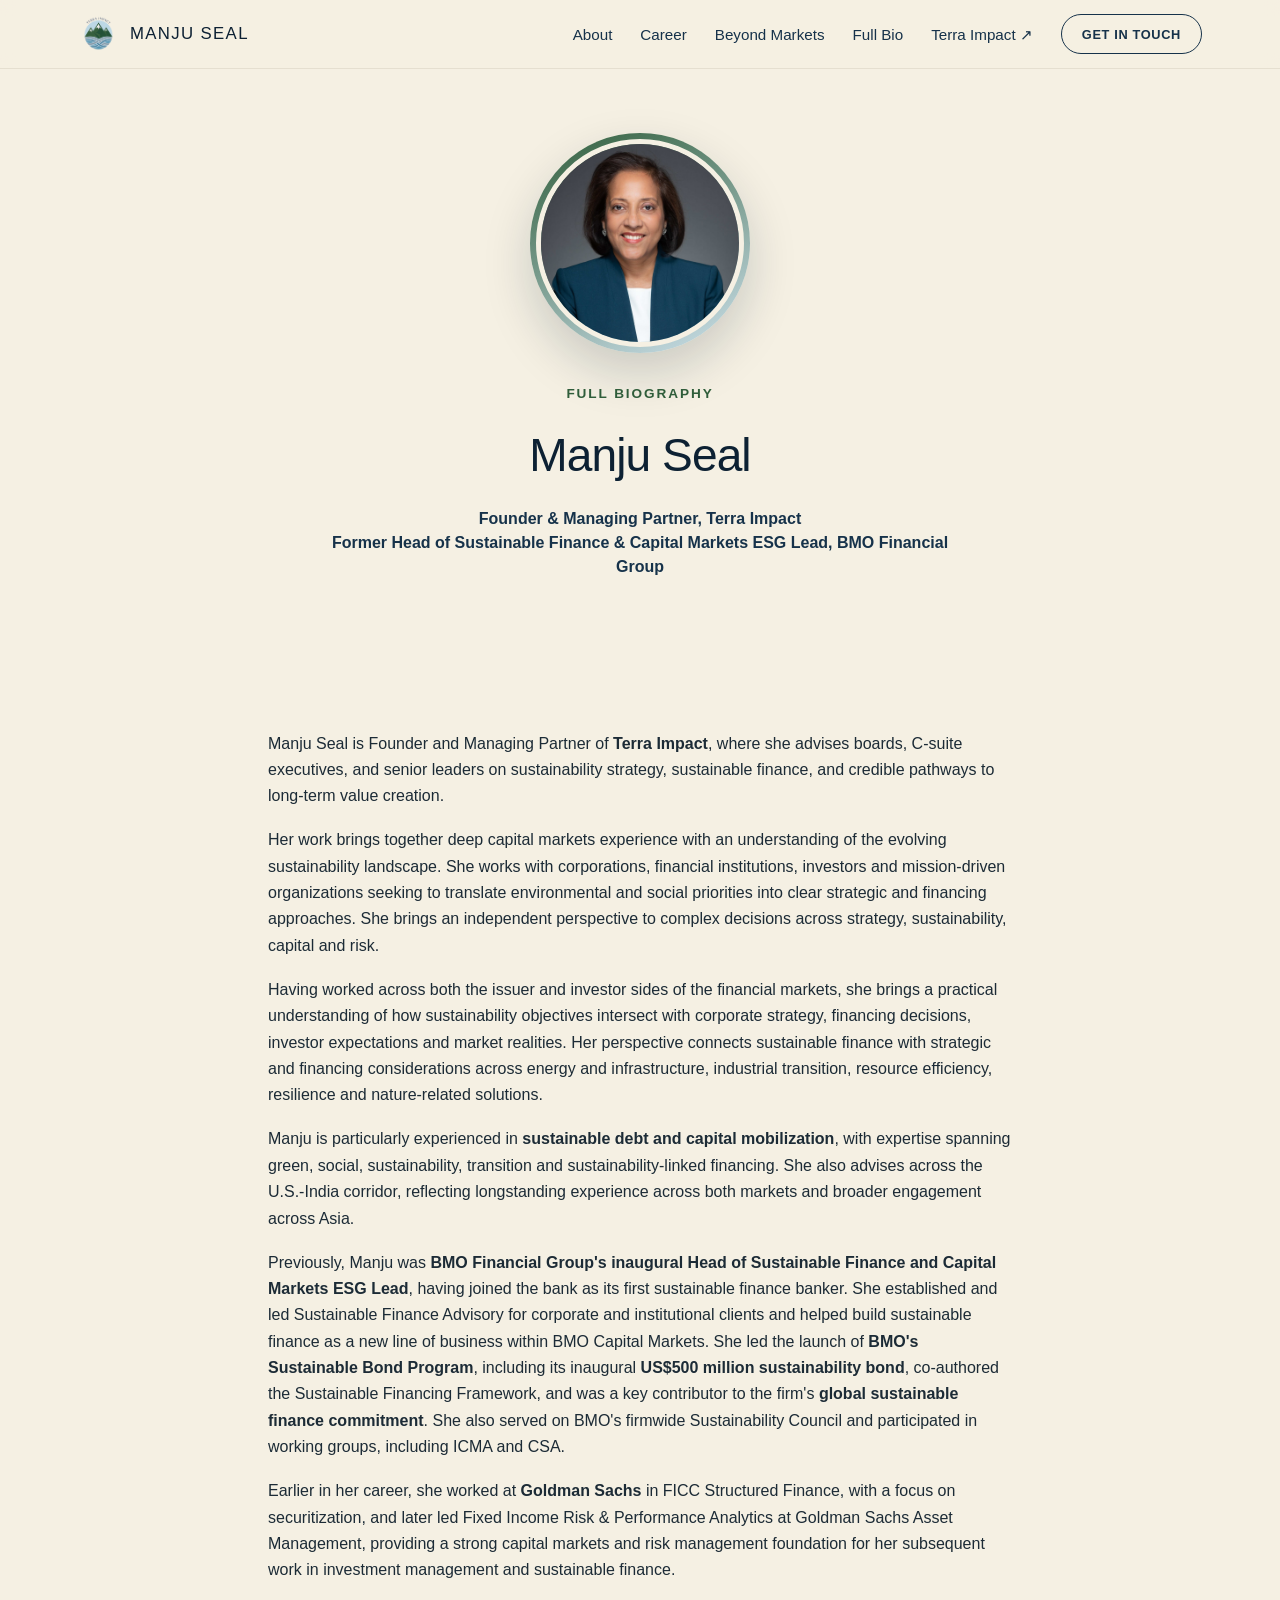
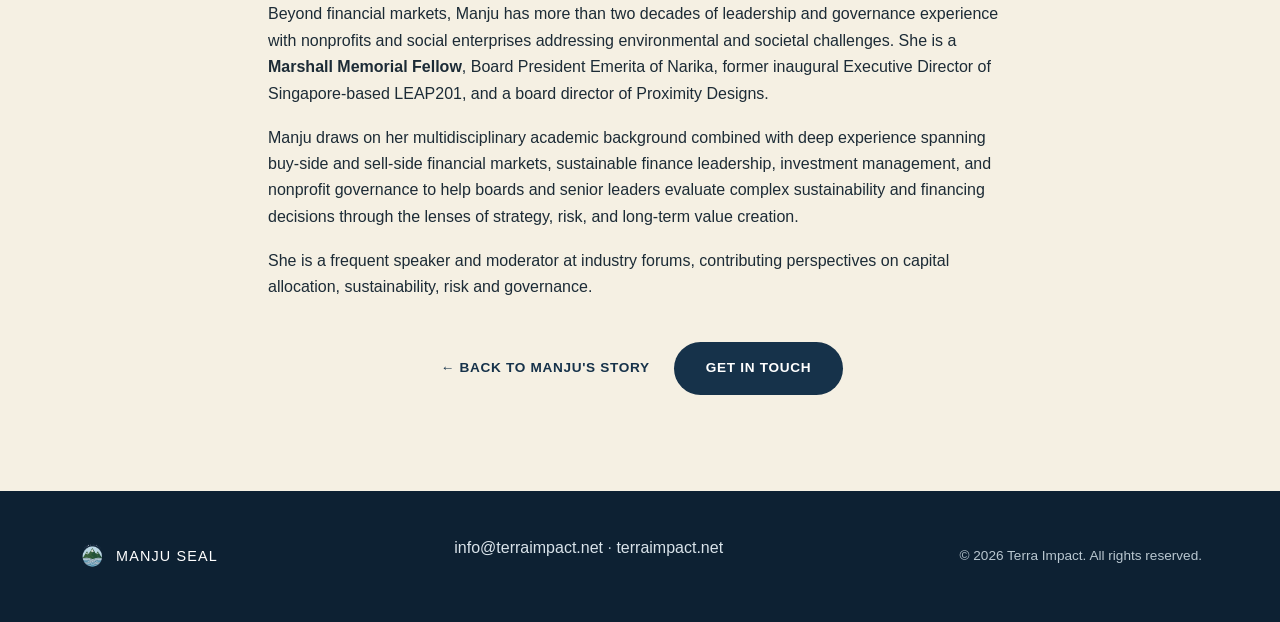
==== full-bio.html @ 95f84091 "Add files via upload" ====
<!DOCTYPE html>
<html lang="en">
<head>
<meta charset="UTF-8">
<meta name="viewport" content="width=device-width, initial-scale=1.0">
<title>Full Bio | Manju Seal</title>
<meta name="description" content="Full biography of Manju Seal, Founder & Managing Partner of Terra Impact and former inaugural Head of Sustainable Finance and Capital Markets ESG Lead at BMO Financial Group.">

<link rel="icon" type="image/png" sizes="32x32" href="assets/favicon-32.png">
<link rel="apple-touch-icon" sizes="180x180" href="assets/favicon-180.png">

<link rel="stylesheet" href="style.css">
</head>
<body>

<a class="skip-link" href="#main">Skip to content</a>

<header class="site-header" id="top">
  <div class="wrap header-inner">
    <a class="brand" href="index.html">
      <img src="assets/logo.png" alt="Terra Impact" class="brand-mark">
      <span class="brand-name">MANJU SEAL</span>
    </a>
    <button class="nav-toggle" id="navToggle" aria-label="Toggle navigation" aria-expanded="false">
      <span></span><span></span><span></span>
    </button>
    <nav class="site-nav" id="siteNav">
      <a href="index.html#about">About</a>
      <a href="index.html#career">Career</a>
      <a href="index.html#beyond">Beyond Markets</a>
      <a href="full-bio.html">Full Bio</a>
      <a href="https://terraimpact.net" target="_blank" rel="noopener">Terra Impact &#8599;</a>
      <a href="index.html#contact" class="nav-cta">Get in Touch</a>
    </nav>
  </div>
</header>

<main id="main">

  <!-- BIO HERO -->
  <section class="hero bio-hero">
    <div class="wrap">
      <div class="bio-hero-inner">
        <div class="bio-portrait-ring">
          <div class="headshot-frame">
            <img src="assets/headshot.jpg" alt="Manju Seal" class="headshot-img" onerror="this.parentElement.parentElement.classList.add('headshot-empty'); this.remove();">
          </div>
        </div>
        <p class="eyebrow">Full Biography</p>
        <h1>Manju Seal</h1>
        <p class="hero-role">Founder &amp; Managing Partner, Terra Impact<br>Former Head of Sustainable Finance &amp; Capital Markets ESG Lead, BMO Financial Group</p>
      </div>
    </div>
  </section>

  <!-- FULL BIO TEXT -->
  <section class="section">
    <div class="wrap narrow">
      <p>Manju Seal is Founder and Managing Partner of <strong>Terra Impact</strong>, where she advises boards, C-suite executives, and senior leaders on sustainability strategy, sustainable finance, and credible pathways to long-term value creation.</p>

      <p>Her work brings together deep capital markets experience with an understanding of the evolving sustainability landscape. She works with corporations, financial institutions, investors and mission-driven organizations seeking to translate environmental and social priorities into clear strategic and financing approaches. She brings an independent perspective to complex decisions across strategy, sustainability, capital and risk.</p>

      <p>Having worked across both the issuer and investor sides of the financial markets, she brings a practical understanding of how sustainability objectives intersect with corporate strategy, financing decisions, investor expectations and market realities. Her perspective connects sustainable finance with strategic and financing considerations across energy and infrastructure, industrial transition, resource efficiency, resilience and nature-related solutions.</p>

      <p>Manju is particularly experienced in <strong>sustainable debt and capital mobilization</strong>, with expertise spanning green, social, sustainability, transition and sustainability-linked financing. She also advises across the U.S.-India corridor, reflecting longstanding experience across both markets and broader engagement across Asia.</p>

      <p>Previously, Manju was <strong>BMO Financial Group's inaugural Head of Sustainable Finance and Capital Markets ESG Lead</strong>, having joined the bank as its first sustainable finance banker. She established and led Sustainable Finance Advisory for corporate and institutional clients and helped build sustainable finance as a new line of business within BMO Capital Markets. She led the launch of <strong>BMO's Sustainable Bond Program</strong>, including its inaugural <strong>US$500 million sustainability bond</strong>, co-authored the Sustainable Financing Framework, and was a key contributor to the firm's <strong>global sustainable finance commitment</strong>. She also served on BMO's firmwide Sustainability Council and participated in working groups, including ICMA and CSA.</p>

      <p>Earlier in her career, she worked at <strong>Goldman Sachs</strong> in FICC Structured Finance, with a focus on securitization, and later led Fixed Income Risk &amp; Performance Analytics at Goldman Sachs Asset Management, providing a strong capital markets and risk management foundation for her subsequent work in investment management and sustainable finance.</p>

      <p>Beyond financial markets, Manju has more than two decades of leadership and governance experience with nonprofits and social enterprises addressing environmental and societal challenges. She is a <strong>Marshall Memorial Fellow</strong>, Board President Emerita of Narika, former inaugural Executive Director of Singapore-based LEAP201, and a board director of Proximity Designs.</p>

      <p>Manju draws on her multidisciplinary academic background combined with deep experience spanning buy-side and sell-side financial markets, sustainable finance leadership, investment management, and nonprofit governance to help boards and senior leaders evaluate complex sustainability and financing decisions through the lenses of strategy, risk, and long-term value creation.</p>

      <p>She is a frequent speaker and moderator at industry forums, contributing perspectives on capital allocation, sustainability, risk and governance.</p>

      <div class="center bio-back">
        <a href="index.html" class="btn btn-ghost">&larr; Back to Manju's Story</a>
        <a href="index.html#contact" class="btn btn-primary">Get in Touch</a>
      </div>
    </div>
  </section>

</main>

<footer class="site-footer">
  <div class="wrap footer-inner">
    <div class="footer-brand">
      <img src="assets/logo.png" alt="Terra Impact" class="footer-mark">
      <span>MANJU SEAL</span>
    </div>
    <p class="footer-contact"><a href="mailto:info@terraimpact.net">info@terraimpact.net</a> &middot; <a href="https://terraimpact.net" target="_blank" rel="noopener">terraimpact.net</a></p>
    <p class="footer-copy">&copy; <span id="year"></span> Terra Impact. All rights reserved.</p>
  </div>
</footer>

<script src="script.js"></script>
</body>
</html>
---- style.css ----
/* ---------- Design tokens ---------- */
:root{
  --navy: #16324a;
  --navy-deep: #0d2133;
  --forest: #2f5d3a;
  --forest-dark: #204028;
  --sky: #cfe3ee;
  --sky-light: #f3f8fa;
  --cream: #f5f0e3;
  --ink: #1c2b36;
  --muted: #566878;
  --white: #f5f0e3;
  --line: #e5dfd0;
  --radius: 10px;
  --font: "Optima", "Optima Nova", "Optima Std", Candara, "Segoe UI", "Century Gothic", "URW Gothic", sans-serif;
  --serif: var(--font);
  --sans: var(--font);
  --max: 1180px;
  --max-narrow: 800px;
}

*,*::before,*::after{ box-sizing: border-box; }
html{ scroll-behavior: smooth; }
body{
  margin:0;
  font-family: var(--font);
  font-weight: 500;
  color: var(--ink);
  background: var(--white);
  line-height: 1.65;
  -webkit-font-smoothing: antialiased;
}
img{ max-width:100%; display:block; }
a{ color: inherit; }

.wrap{
  max-width: var(--max);
  margin: 0 auto;
  padding: 0 28px;
}
.wrap.narrow{ max-width: var(--max-narrow); }

.skip-link{
  position:absolute; left:-999px; top:auto;
  background:var(--navy); color:#fff; padding:12px 18px; z-index:200;
}
.skip-link:focus{ left: 16px; top: 16px; }

h1,h2,h3,h4{
  font-family: var(--serif);
  font-weight: 500;
  color: var(--navy-deep);
  margin: 0 0 0.5em;
}
h1{ letter-spacing: -0.02em; }

p{ margin: 0 0 1.1em; }
p:last-child{ margin-bottom:0; }

.kicker{
  font-family: var(--serif);
  font-size: 0.95rem;
  letter-spacing: 0.12em;
  text-transform: uppercase;
  color: var(--forest);
  margin: 0 0 1.1em;
}
.kicker.center{ text-align:center; }
.kicker.light{ color: var(--sky); text-shadow: 0 1px 10px rgba(9,20,30,0.55); }

.section-lede{
  font-family: var(--serif);
  font-size: clamp(1.4rem, 2.2vw, 1.9rem);
  color: var(--navy-deep);
  line-height: 1.35;
  margin-bottom: 0.7em;
}
.section-lede.center{ text-align:center; }
.section-lede.light{ color:#fff; text-shadow: 0 2px 16px rgba(9,20,30,0.55); }

.callout{
  font-family: var(--serif);
  font-size: 1.25rem;
  color: var(--navy);
  border-left: 3px solid var(--forest);
  padding-left: 1.1em;
  margin-top: 1.6em;
}

.center{ text-align:center; }
.light{ color: #eef3f6; text-shadow: 0 1px 10px rgba(9,20,30,0.5); }

/* ---------- Buttons ---------- */
.btn{
  display:inline-block;
  font-family: var(--sans);
  font-weight: 600;
  font-size: 0.85rem;
  letter-spacing: 0.05em;
  text-transform: uppercase;
  padding: 15px 32px;
  border-radius: 999px;
  text-decoration:none;
  transition: transform .15s ease, background .15s ease, color .15s ease, box-shadow .15s ease;
}
.btn-primary{
  background: var(--navy);
  color: #fff;
}
.btn-primary:hover{ background: var(--forest-dark); transform: translateY(-1px); }
.btn-ghost{
  background:none;
  border:none;
  color: var(--navy);
  padding: 15px 4px;
}
.btn-ghost:hover{ color: var(--forest); text-decoration: underline; }

/* ---------- Header ---------- */
.site-header{
  position: sticky; top:0; z-index: 100;
  background: rgba(245,240,227,0.94);
  backdrop-filter: saturate(180%) blur(8px);
  border-bottom: 1px solid var(--line);
}
.header-inner{
  display:flex; align-items:center; justify-content:space-between;
  padding-top: 14px; padding-bottom: 14px;
}
.brand{
  display:flex; align-items:center; gap:12px;
  text-decoration:none;
}
.brand-mark{ width: 40px; height:40px; }
.brand-name{
  font-family: var(--serif);
  font-size: 1.05rem;
  letter-spacing: 0.08em;
  color: var(--navy-deep);
}
.site-nav{
  display:flex; align-items:center; gap: 28px;
  font-size: 0.95rem;
}
.site-nav a{
  text-decoration:none;
  color: var(--navy);
}
.site-nav a:not(.nav-cta):hover{ color: var(--forest); }
.nav-cta{
  background: transparent;
  border: 1.5px solid var(--navy);
  color: var(--navy) !important;
  padding: 8.5px 20px;
  border-radius: 999px;
  font-weight: 600;
  font-size: 0.8rem;
  letter-spacing: 0.05em;
  text-transform: uppercase;
}
.nav-cta:hover{ background: var(--navy); color:#fff !important; }

.nav-toggle{
  display:none;
  flex-direction:column;
  justify-content:center;
  gap:5px;
  width:32px; height:32px;
  background:none; border:none; cursor:pointer;
  padding:0;
}
.nav-toggle span{
  display:block; height:2px; width:100%;
  background: var(--navy-deep);
}

/* ---------- Hero ---------- */
.hero{
  background: var(--cream);
  padding: 76px 0 90px;
}
.hero-grid{
  display:grid;
  grid-template-columns: 1.15fr 0.85fr;
  align-items:center;
  gap: 48px;
}
.hero .eyebrow{
  font-family: var(--font);
  font-size: 0.85rem;
  font-weight: 600;
  letter-spacing: 0.14em;
  text-transform: uppercase;
  color: var(--forest);
  margin-bottom: 20px;
}
.hero h1{
  color: var(--navy-deep);
  font-size: clamp(2rem, 3.6vw, 2.9rem);
  line-height: 1.28;
  font-weight: 500;
  margin-bottom: 22px;
}
.hero .lede{
  color: var(--muted);
  font-size: 1.06rem;
  max-width: 620px;
}
.hero-actions{
  display:flex; flex-wrap:wrap; align-items:center; gap: 8px 20px;
  margin-top: 24px;
}
.hero-mark{
  display:flex;
  justify-content:center;
}
.hero-logo-graphic{
  width: 100%;
  max-width: 380px;
}

/* ---------- Generic sections ---------- */
.section{
  padding: 96px 0;
}
.market{ background: var(--sky-light); }

/* ---------- Services ---------- */
.service-grid{
  display:grid;
  grid-template-columns: repeat(2, 1fr);
  gap: 28px;
  margin-top: 20px;
}
.service-card{
  background: var(--white);
  border: 1px solid var(--line);
  border-radius: var(--radius);
  padding: 36px;
  position:relative;
}
.service-index{
  font-family: var(--serif);
  color: var(--sky);
  font-size: 2.6rem;
  line-height:1;
  position:absolute;
  top: 24px; right: 30px;
}
.service-card h3{
  font-size: 1.35rem;
  max-width: 85%;
}
.service-tag{
  font-family: var(--serif);
  color: var(--forest);
  font-size: 1.05rem;
  margin-bottom: 0.9em;
}
.service-work-label{
  font-weight: 600;
  font-size: 0.9rem;
  color: var(--navy);
  margin-bottom: 0.5em;
}
.service-card ul{
  margin: 0 0 1.1em;
  padding-left: 1.1em;
}
.service-card li{
  margin-bottom: 0.4em;
  color: var(--ink);
}
.service-foot{
  color: var(--muted);
  font-size: 0.96rem;
  border-top: 1px solid var(--line);
  padding-top: 1em;
  margin-top: 1.2em;
}

/* ---------- Why / dark band (shared dark-section treatment) ---------- */
.why, .dark-band{ background: var(--navy-deep); color: #eef3f6; }
.why .kicker, .dark-band .kicker{ color: var(--sky); }
.why p, .dark-band p{ color: #d9e3ea; }
.dark-band strong{ color: #fff; }

/* ---------- Hero role / headshot / stats (manjuseal.com) ---------- */
.hero-role{
  font-family: var(--font);
  font-size: 1rem;
  font-weight: 600;
  color: var(--navy);
  line-height: 1.5;
  margin-bottom: 18px;
}
.headshot-frame{
  position:relative;
  width: 100%;
  max-width: 340px;
  aspect-ratio: 1 / 1;
  margin: 0 auto;
  border-radius: 50%;
  overflow:hidden;
  background: linear-gradient(160deg, var(--sky) 0%, var(--sky-light) 100%);
  border: 6px solid var(--white);
  box-shadow: 0 18px 40px rgba(13,33,51,0.14);
}
.headshot-img{
  width:100%; height:100%;
  object-fit: cover;
}
.headshot-empty::after{
  content: "MS";
  position:absolute; inset:0;
  display:flex; align-items:center; justify-content:center;
  font-family: var(--font);
  font-weight:600;
  font-size: 4.5rem;
  letter-spacing: 0.04em;
  color: var(--navy);
  opacity: 0.35;
}

.tagline-section{ padding: 40px 0 56px; }
.tagline{
  font-family: var(--serif);
  font-style: italic;
  font-weight: 500;
  font-size: clamp(1.3rem, 2.3vw, 1.7rem);
  color: var(--navy-deep);
  text-align: center;
  max-width: 640px;
  margin: 0 auto;
  line-height: 1.4;
}

.glance{ padding: 64px 0; }
.stat-grid{
  display:grid;
  grid-template-columns: repeat(3, 1fr);
  gap: 24px;
  max-width: 760px;
  margin: 0 auto;
}
.stat{
  text-align:center;
  padding: 8px 12px;
  border-left: 2px solid var(--line);
}
.stat:first-child{ border-left: none; }
.stat-num{
  display:block;
  font-family: var(--font);
  font-weight:600;
  font-size: 1.9rem;
  color: var(--forest);
  margin-bottom: 8px;
}
.stat-label{
  display:block;
  font-size: 0.86rem;
  color: var(--muted);
  line-height:1.5;
}
.why-grid{
  display:grid;
  grid-template-columns: repeat(5, 1fr);
  gap: 20px;
  margin-top: 44px;
}
.why-item{
  background: rgba(255,255,255,0.05);
  border: 1px solid rgba(255,255,255,0.12);
  border-radius: var(--radius);
  padding: 26px 22px;
}
.why-item h4{
  color: #fff;
  font-size: 1.05rem;
  margin-bottom: 0.5em;
}
.why-item p{
  color: #c3d1da;
  font-size: 0.95rem;
  margin: 0;
}

/* ---------- Media banner (background photo + readable text) ---------- */
.hero-media{
  position:absolute; inset:0;
  background-size: cover;
  background-position: center;
}
.hero-scrim{
  position:absolute; inset:0;
  background: linear-gradient(100deg, rgba(9,20,30,0.82) 0%, rgba(9,20,30,0.6) 32%, rgba(9,20,30,0.18) 62%, rgba(9,20,30,0.05) 100%);
}

/* ---------- Global ---------- */
.global{
  position:relative;
  min-height: 70vh;
  display:flex;
  align-items:center;
  overflow:hidden;
  color:#fff;
}
.global-content{ position:relative; max-width: 760px; padding-top: 90px; padding-bottom: 90px; }
.global-content p{ margin-bottom: 1em; text-shadow: 0 1px 10px rgba(9,20,30,0.5); }

/* ---------- Full bio page ---------- */
.bio-hero{ text-align:center; padding: 64px 0 56px; }
.bio-hero-inner{ max-width: 640px; margin: 0 auto; }
.bio-hero .eyebrow{ justify-content:center; }
.bio-hero .hero-role{ margin-bottom: 0; }
.bio-portrait-ring{
  width: 220px;
  height: 220px;
  margin: 0 auto 30px;
  border-radius: 50%;
  padding: 6px;
  background: linear-gradient(155deg, var(--forest) 0%, var(--sky) 100%);
  box-shadow: 0 20px 48px rgba(13,33,51,0.18);
}
.bio-portrait-ring .headshot-frame{
  width: 100%;
  max-width: none;
  aspect-ratio: 1 / 1;
  border-width: 5px;
  box-shadow: none;
  margin: 0;
}
.bio-back{ margin-top: 2.6em; display:flex; flex-wrap:wrap; justify-content:center; gap: 8px 20px; }

/* ---------- Founder ---------- */
.founder-card{
  background: var(--sky-light);
  border: 1px solid var(--line);
  border-radius: var(--radius);
  padding: 44px;
}
.founder-title{
  font-family: var(--serif);
  color: var(--forest);
  font-size: 1.05rem;
  margin-bottom: 1em;
}
.bio-toggle{ margin-top: 1.6em; }
.bio-toggle summary{
  cursor:pointer;
  font-family: var(--serif);
  color: var(--navy-deep);
  font-weight: 500;
  font-size: 1.05rem;
  list-style:none;
}
.bio-toggle summary::-webkit-details-marker{ display:none; }
.bio-toggle summary::before{ content: ""; }
.full-bio{
  margin-top: 24px;
  padding-top: 24px;
  border-top: 1px solid var(--line);
}
.full-bio p{ color: var(--ink); }

/* ---------- Closing ---------- */
.closing{ background: var(--sky-light); }
.closing .btn{ margin-top: 14px; }

/* ---------- Footer ---------- */
.site-footer{
  background: var(--navy-deep);
  color: #b9c7d0;
  padding: 44px 0;
}
.footer-inner{
  display:flex; flex-wrap:wrap; align-items:center; justify-content:space-between; gap: 16px;
}
.footer-brand{ display:flex; align-items:center; gap:10px; }
.footer-mark{ width:28px; height:28px; }
.footer-brand span{
  font-family: var(--serif);
  letter-spacing: 0.08em;
  color:#fff;
  font-size: 0.9rem;
}
.footer-contact a{ text-decoration:none; color:#d9e3ea; }
.footer-contact a:hover{ color:#fff; }
.footer-copy{ font-size: 0.85rem; margin:0; }

/* ---------- Responsive ---------- */
@media (max-width: 900px){
  .service-grid{ grid-template-columns: 1fr; }
  .why-grid{ grid-template-columns: repeat(2, 1fr); }
  .hero-grid{ grid-template-columns: 1fr; gap: 8px; }
  .hero-mark{ order: -1; }
  .hero-logo-graphic{ max-width: 220px; margin: 0 auto 8px; }
  .headshot-frame{ max-width: 220px; margin-bottom: 8px; }
  .stat-grid{ grid-template-columns: 1fr; gap: 28px; }
  .stat{ border-left:none; }
}

@media (max-width: 720px){
  .nav-toggle{ display:flex; }
  .site-nav{
    position:absolute;
    top: 100%; left:0; right:0;
    background: var(--white);
    border-bottom: 1px solid var(--line);
    flex-direction:column;
    align-items:flex-start;
    gap: 0;
    padding: 8px 28px 20px;
    display:none;
  }
  .site-nav.open{ display:flex; }
  .site-nav a{ padding: 12px 0; width:100%; }
  .nav-cta{ margin-top: 8px; text-align:center; }

  .hero{ padding: 44px 0 56px; }
  .section{ padding: 64px 0; }
  .why-grid{ grid-template-columns: 1fr; }
  .founder-card{ padding: 28px; }
}
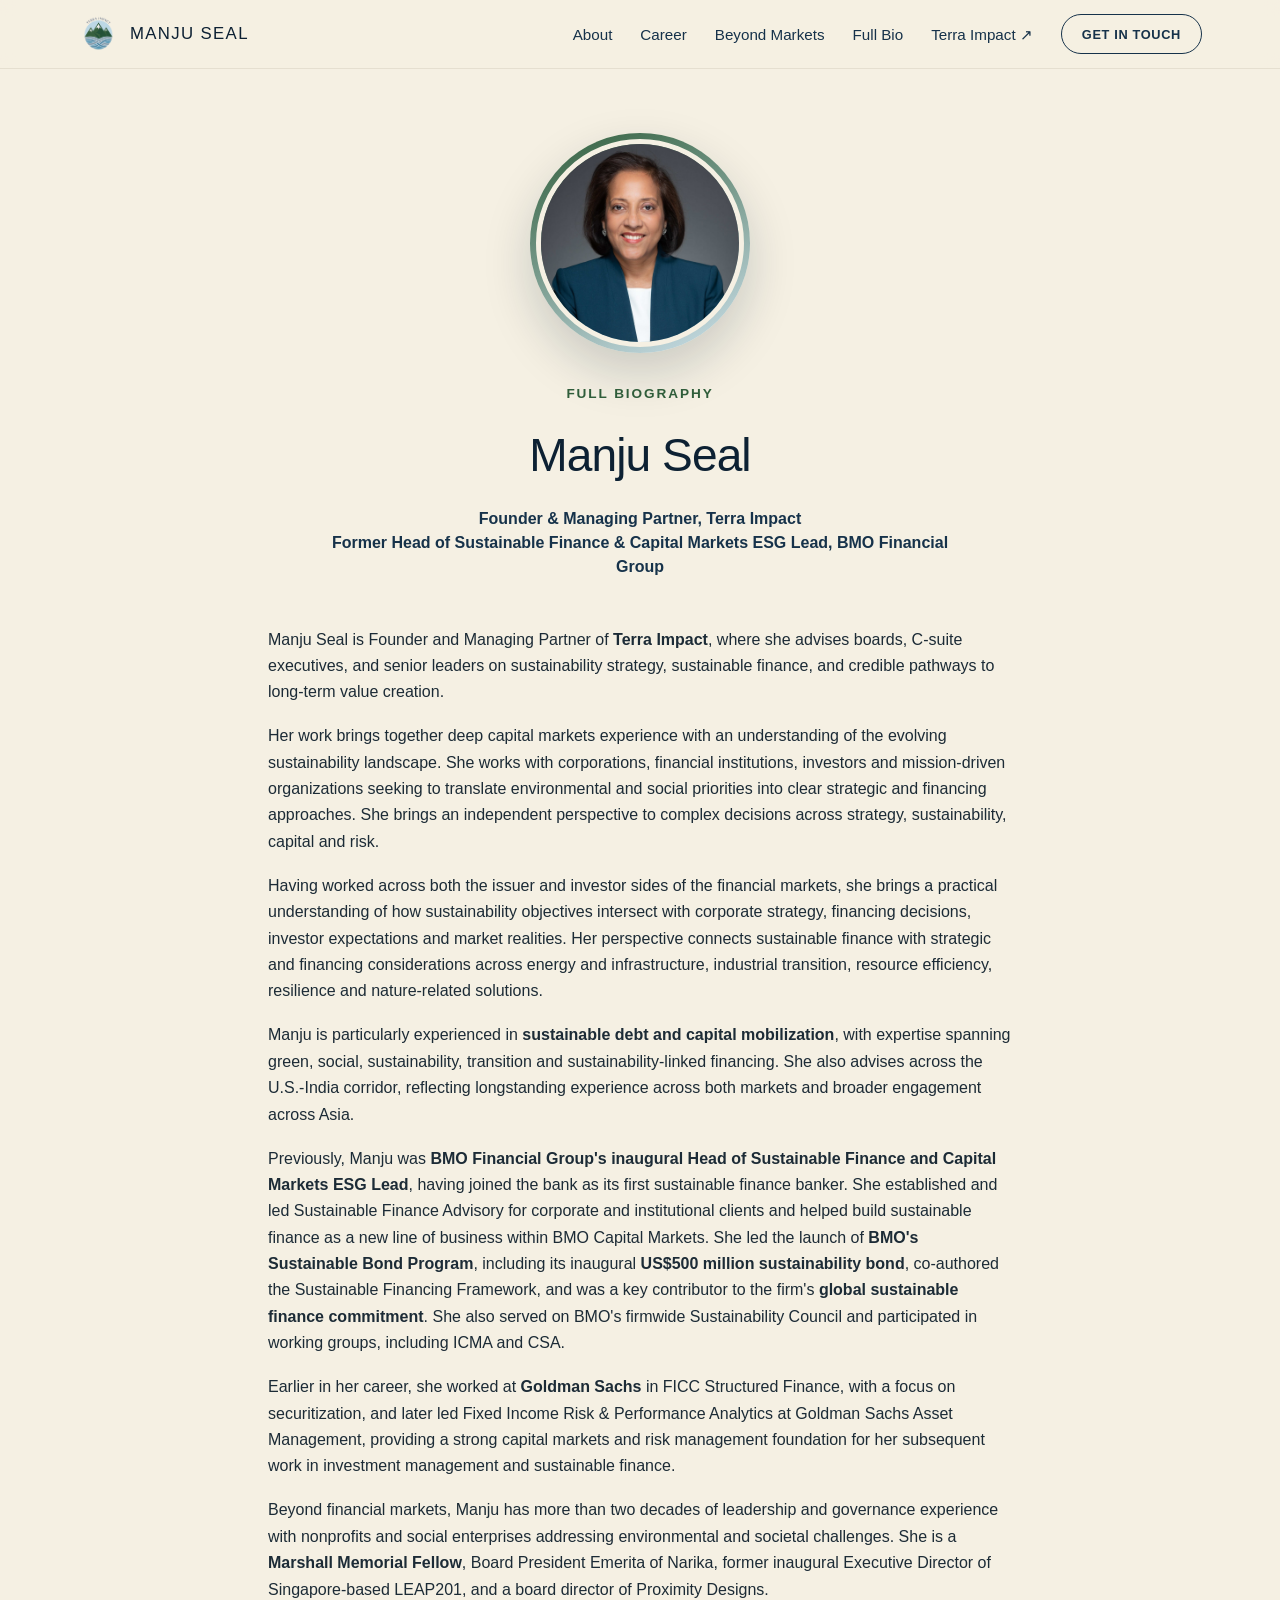
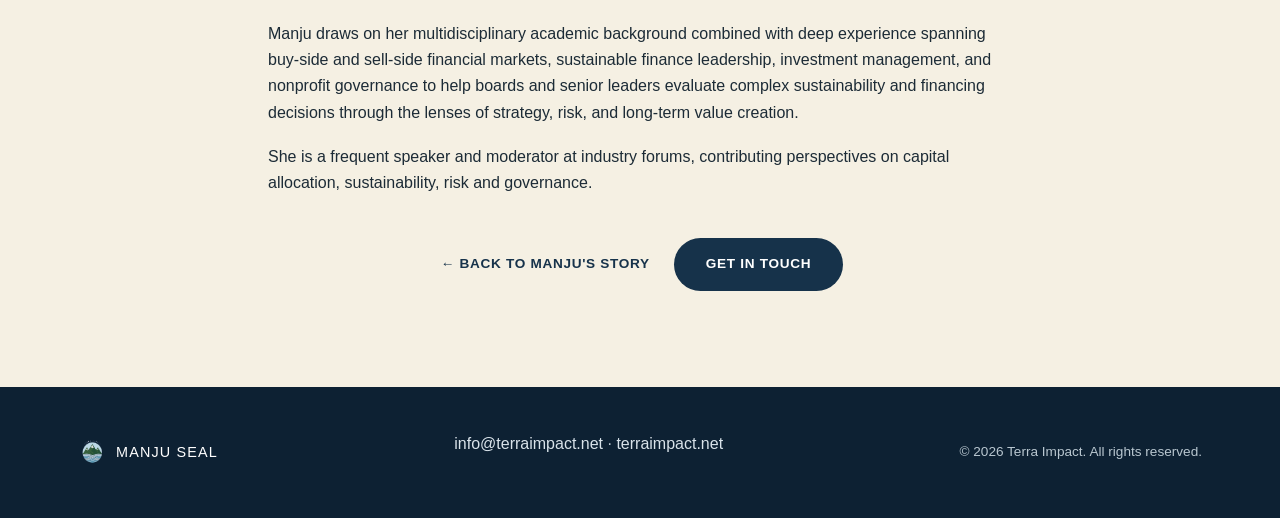
==== commit fc30cceb: "Add files via upload" ====
--- a/full-bio.html
+++ b/full-bio.html
@@ -54,7 +54,7 @@
   </section>
 
   <!-- FULL BIO TEXT -->
-  <section class="section">
+  <section class="section bio-content">
     <div class="wrap narrow">
       <p>Manju Seal is Founder and Managing Partner of <strong>Terra Impact</strong>, where she advises boards, C-suite executives, and senior leaders on sustainability strategy, sustainable finance, and credible pathways to long-term value creation.</p>
 
--- a/style.css
+++ b/style.css
@@ -322,17 +322,28 @@
   opacity: 0.35;
 }
 
-.tagline-section{ padding: 40px 0 56px; }
+.tagline-section{ padding: 24px 0 52px; }
+.tagline-rule{
+  width: 60px;
+  height: 2px;
+  background: var(--forest);
+  margin: 0 auto 24px;
+}
 .tagline{
   font-family: var(--serif);
   font-style: italic;
   font-weight: 500;
-  font-size: clamp(1.3rem, 2.3vw, 1.7rem);
+  font-size: clamp(1.7rem, 3.6vw, 2.6rem);
   color: var(--navy-deep);
   text-align: center;
-  max-width: 640px;
+  max-width: none;
   margin: 0 auto;
   line-height: 1.4;
+  letter-spacing: 0.03em;
+  white-space: nowrap;
+}
+@media (max-width: 900px){
+  .tagline{ white-space: normal; max-width: 640px; }
 }
 
 .glance{ padding: 64px 0; }
@@ -410,7 +421,8 @@
 .global-content p{ margin-bottom: 1em; text-shadow: 0 1px 10px rgba(9,20,30,0.5); }
 
 /* ---------- Full bio page ---------- */
-.bio-hero{ text-align:center; padding: 64px 0 56px; }
+.bio-hero{ text-align:center; padding: 64px 0 24px; }
+.bio-content{ padding-top: 24px; }
 .bio-hero-inner{ max-width: 640px; margin: 0 auto; }
 .bio-hero .eyebrow{ justify-content:center; }
 .bio-hero .hero-role{ margin-bottom: 0; }
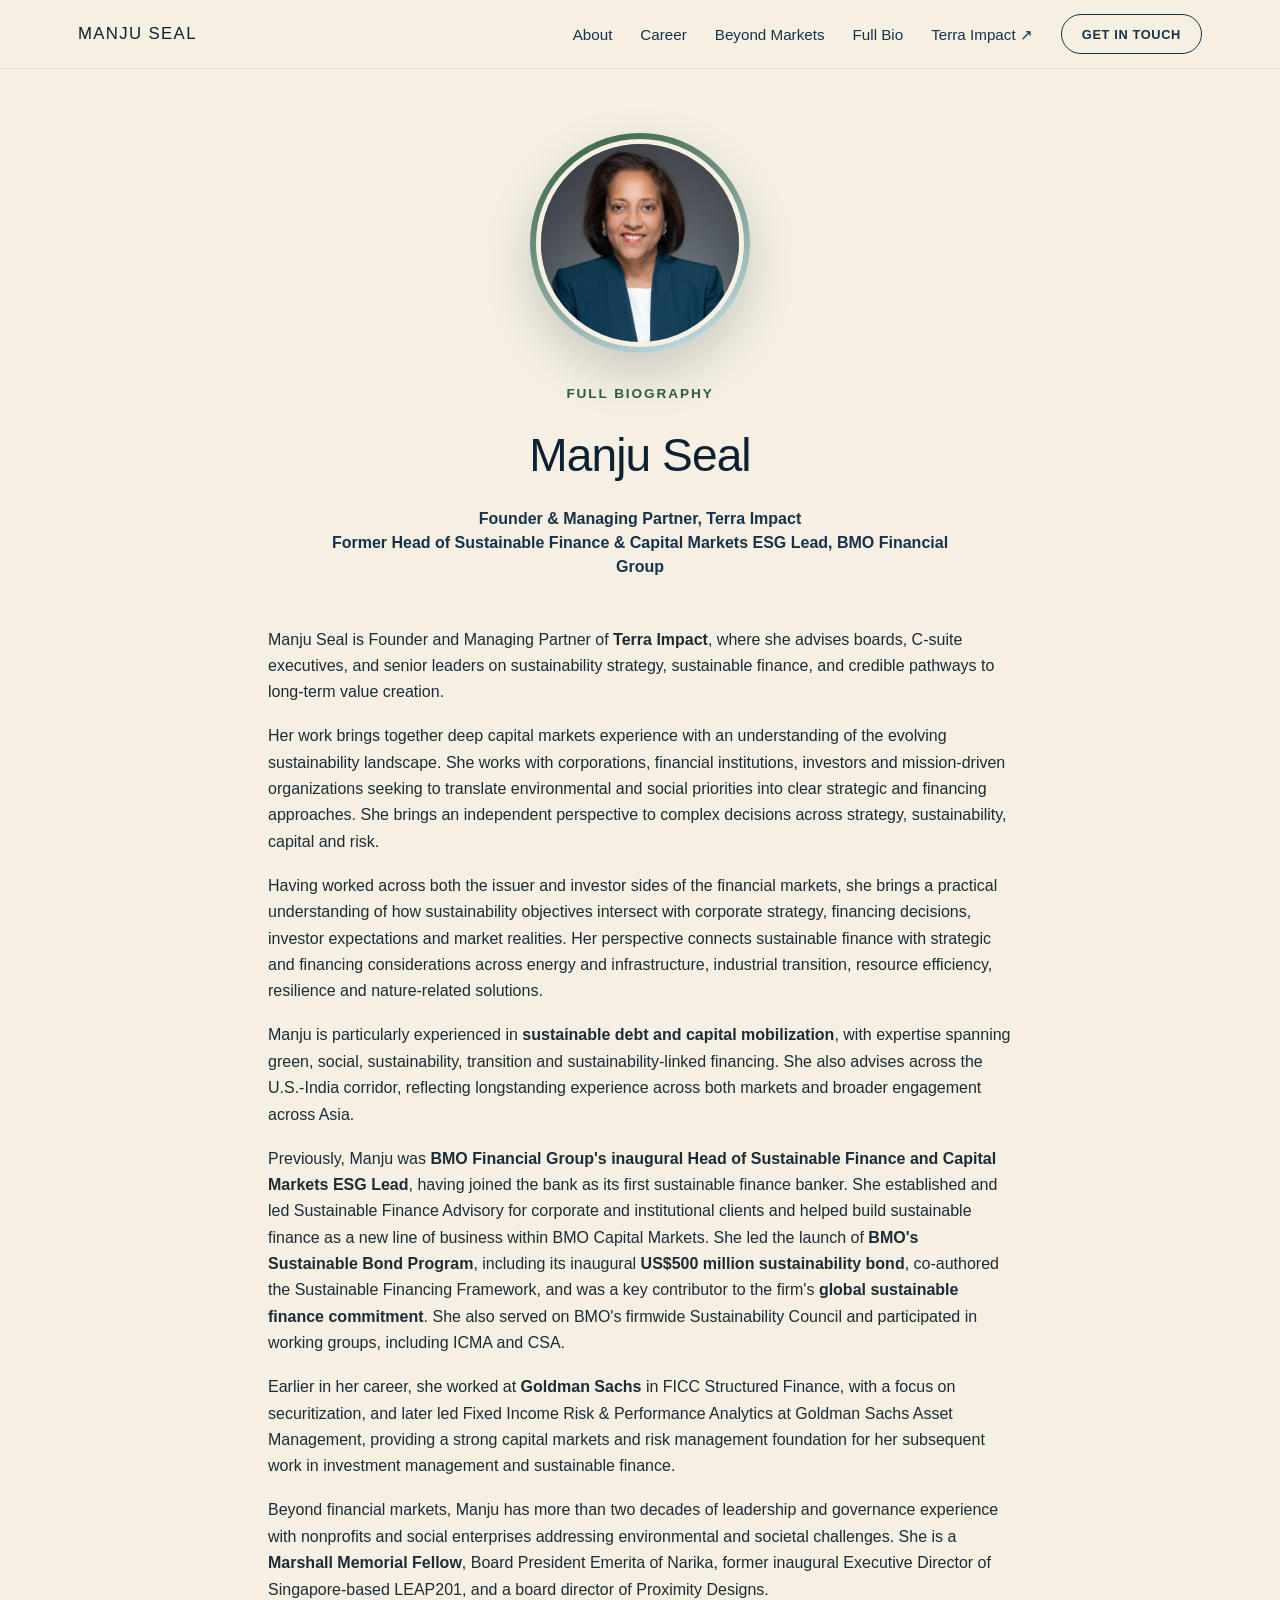
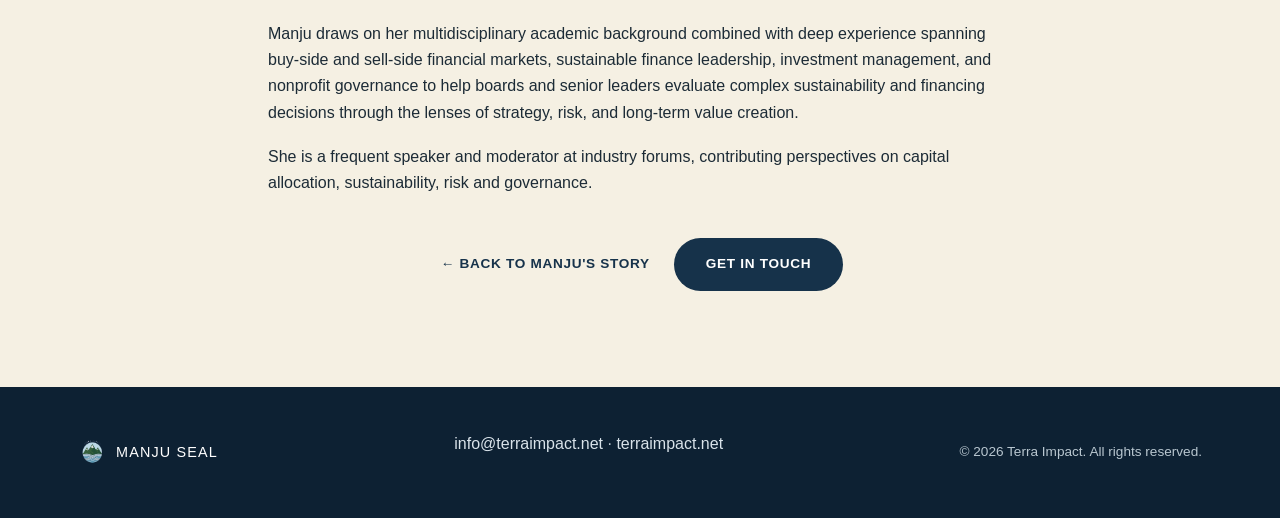
==== commit 2dc1d0f2: "Add files via upload" ====
--- a/full-bio.html
+++ b/full-bio.html
@@ -18,7 +18,6 @@
 <header class="site-header" id="top">
   <div class="wrap header-inner">
     <a class="brand" href="index.html">
-      <img src="assets/logo.png" alt="Terra Impact" class="brand-mark">
       <span class="brand-name">MANJU SEAL</span>
     </a>
     <button class="nav-toggle" id="navToggle" aria-label="Toggle navigation" aria-expanded="false">
--- a/style.css
+++ b/style.css
@@ -322,28 +322,28 @@
   opacity: 0.35;
 }
 
-.tagline-section{ padding: 24px 0 52px; }
+.tagline-section{ padding: 16px 0 36px; }
 .tagline-rule{
-  width: 60px;
+  width: 44px;
   height: 2px;
   background: var(--forest);
-  margin: 0 auto 24px;
+  margin: 0 auto 16px;
 }
 .tagline{
   font-family: var(--serif);
   font-style: italic;
   font-weight: 500;
-  font-size: clamp(1.7rem, 3.6vw, 2.6rem);
-  color: var(--navy-deep);
+  font-size: clamp(1rem, 1.4vw, 1.15rem);
+  color: var(--forest);
   text-align: center;
   max-width: none;
   margin: 0 auto;
   line-height: 1.4;
-  letter-spacing: 0.03em;
+  letter-spacing: 0.01em;
   white-space: nowrap;
 }
 @media (max-width: 900px){
-  .tagline{ white-space: normal; max-width: 640px; }
+  .tagline{ white-space: normal; max-width: 480px; }
 }
 
 .glance{ padding: 64px 0; }
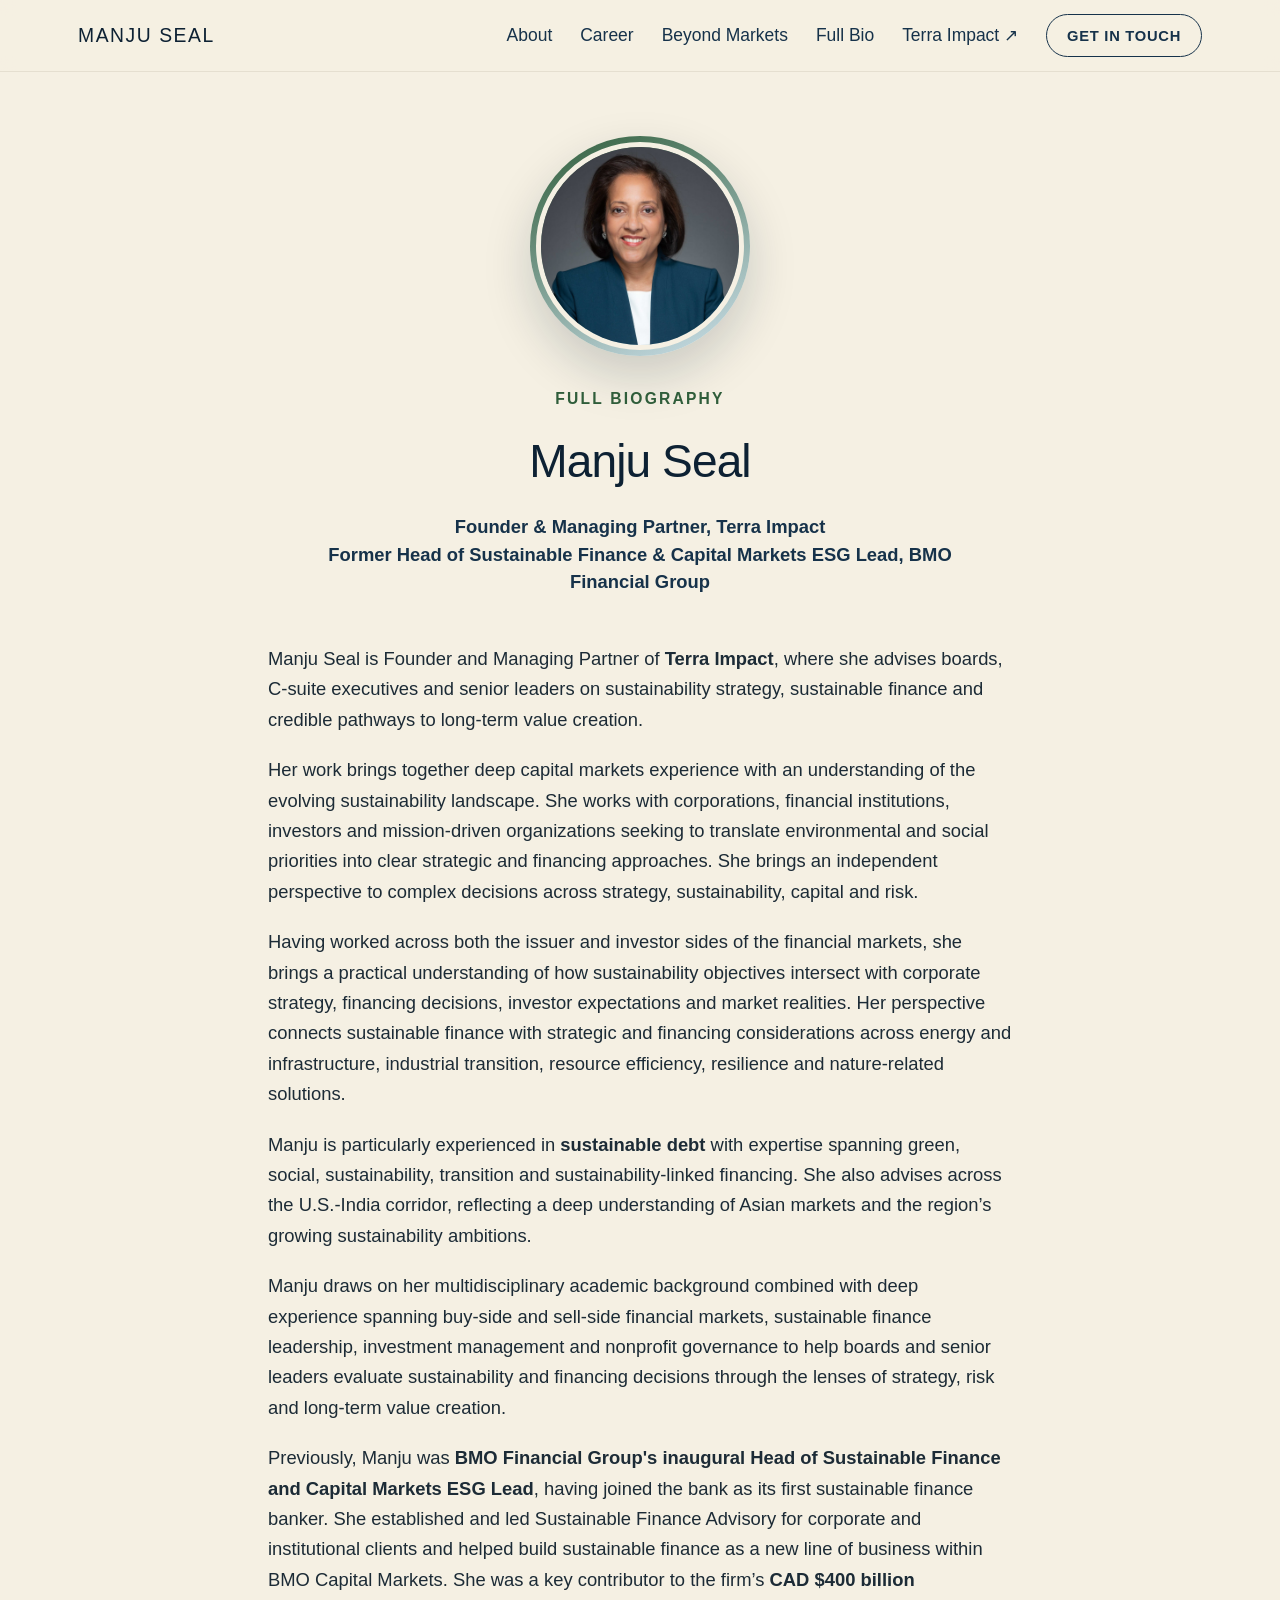
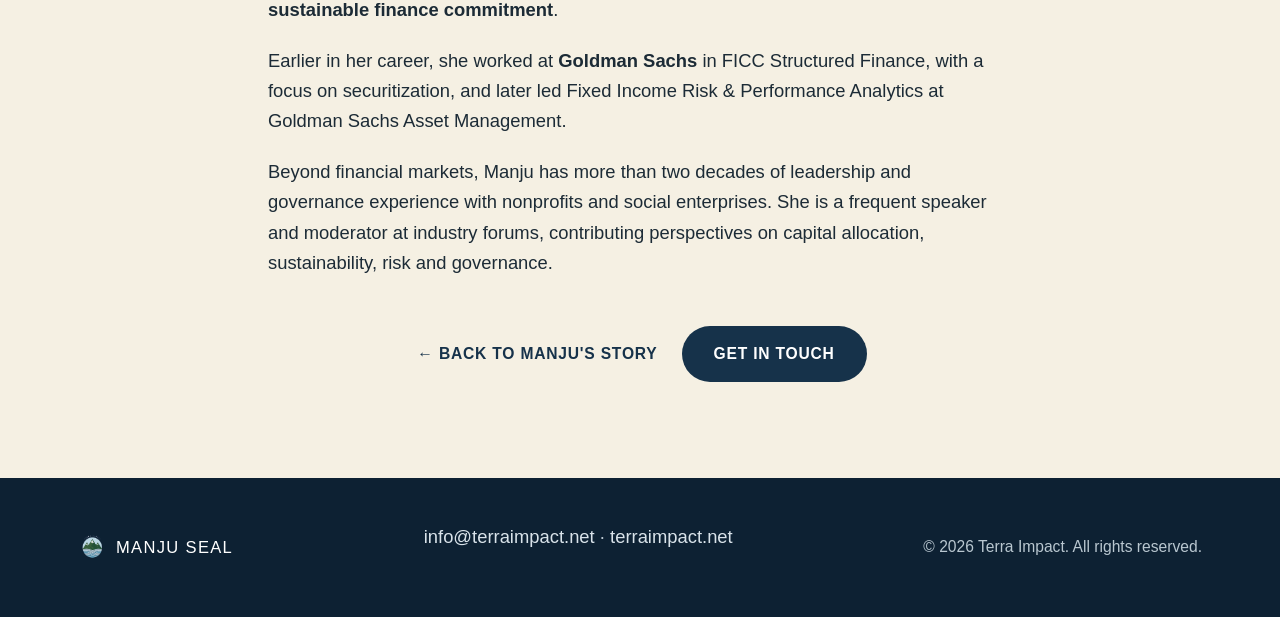
==== commit da058f82: "Add files via upload" ====
--- a/full-bio.html
+++ b/full-bio.html
@@ -6,8 +6,7 @@
 <title>Full Bio | Manju Seal</title>
 <meta name="description" content="Full biography of Manju Seal, Founder & Managing Partner of Terra Impact and former inaugural Head of Sustainable Finance and Capital Markets ESG Lead at BMO Financial Group.">
 
-<link rel="icon" type="image/png" sizes="32x32" href="assets/favicon-32.png">
-<link rel="apple-touch-icon" sizes="180x180" href="assets/favicon-180.png">
+<link rel="icon" href="data:,">
 
 <link rel="stylesheet" href="style.css">
 </head>
@@ -55,23 +54,21 @@
   <!-- FULL BIO TEXT -->
   <section class="section bio-content">
     <div class="wrap narrow">
-      <p>Manju Seal is Founder and Managing Partner of <strong>Terra Impact</strong>, where she advises boards, C-suite executives, and senior leaders on sustainability strategy, sustainable finance, and credible pathways to long-term value creation.</p>
+      <p>Manju Seal is Founder and Managing Partner of <strong>Terra Impact</strong>, where she advises boards, C-suite executives and senior leaders on sustainability strategy, sustainable finance and credible pathways to long-term value creation.</p>
 
       <p>Her work brings together deep capital markets experience with an understanding of the evolving sustainability landscape. She works with corporations, financial institutions, investors and mission-driven organizations seeking to translate environmental and social priorities into clear strategic and financing approaches. She brings an independent perspective to complex decisions across strategy, sustainability, capital and risk.</p>
 
       <p>Having worked across both the issuer and investor sides of the financial markets, she brings a practical understanding of how sustainability objectives intersect with corporate strategy, financing decisions, investor expectations and market realities. Her perspective connects sustainable finance with strategic and financing considerations across energy and infrastructure, industrial transition, resource efficiency, resilience and nature-related solutions.</p>
 
-      <p>Manju is particularly experienced in <strong>sustainable debt and capital mobilization</strong>, with expertise spanning green, social, sustainability, transition and sustainability-linked financing. She also advises across the U.S.-India corridor, reflecting longstanding experience across both markets and broader engagement across Asia.</p>
+      <p>Manju is particularly experienced in <strong>sustainable debt</strong> with expertise spanning green, social, sustainability, transition and sustainability-linked financing. She also advises across the U.S.-India corridor, reflecting a deep understanding of Asian markets and the region&rsquo;s growing sustainability ambitions.</p>
 
-      <p>Previously, Manju was <strong>BMO Financial Group's inaugural Head of Sustainable Finance and Capital Markets ESG Lead</strong>, having joined the bank as its first sustainable finance banker. She established and led Sustainable Finance Advisory for corporate and institutional clients and helped build sustainable finance as a new line of business within BMO Capital Markets. She led the launch of <strong>BMO's Sustainable Bond Program</strong>, including its inaugural <strong>US$500 million sustainability bond</strong>, co-authored the Sustainable Financing Framework, and was a key contributor to the firm's <strong>global sustainable finance commitment</strong>. She also served on BMO's firmwide Sustainability Council and participated in working groups, including ICMA and CSA.</p>
+      <p>Manju draws on her multidisciplinary academic background combined with deep experience spanning buy-side and sell-side financial markets, sustainable finance leadership, investment management and nonprofit governance to help boards and senior leaders evaluate sustainability and financing decisions through the lenses of strategy, risk and long-term value creation.</p>
 
-      <p>Earlier in her career, she worked at <strong>Goldman Sachs</strong> in FICC Structured Finance, with a focus on securitization, and later led Fixed Income Risk &amp; Performance Analytics at Goldman Sachs Asset Management, providing a strong capital markets and risk management foundation for her subsequent work in investment management and sustainable finance.</p>
+      <p>Previously, Manju was <strong>BMO Financial Group's inaugural Head of Sustainable Finance and Capital Markets ESG Lead</strong>, having joined the bank as its first sustainable finance banker. She established and led Sustainable Finance Advisory for corporate and institutional clients and helped build sustainable finance as a new line of business within BMO Capital Markets. She was a key contributor to the firm&rsquo;s <strong>CAD $400 billion sustainable finance commitment</strong>.</p>
 
-      <p>Beyond financial markets, Manju has more than two decades of leadership and governance experience with nonprofits and social enterprises addressing environmental and societal challenges. She is a <strong>Marshall Memorial Fellow</strong>, Board President Emerita of Narika, former inaugural Executive Director of Singapore-based LEAP201, and a board director of Proximity Designs.</p>
+      <p>Earlier in her career, she worked at <strong>Goldman Sachs</strong> in FICC Structured Finance, with a focus on securitization, and later led Fixed Income Risk &amp; Performance Analytics at Goldman Sachs Asset Management.</p>
 
-      <p>Manju draws on her multidisciplinary academic background combined with deep experience spanning buy-side and sell-side financial markets, sustainable finance leadership, investment management, and nonprofit governance to help boards and senior leaders evaluate complex sustainability and financing decisions through the lenses of strategy, risk, and long-term value creation.</p>
-
-      <p>She is a frequent speaker and moderator at industry forums, contributing perspectives on capital allocation, sustainability, risk and governance.</p>
+      <p>Beyond financial markets, Manju has more than two decades of leadership and governance experience with nonprofits and social enterprises. She is a frequent speaker and moderator at industry forums, contributing perspectives on capital allocation, sustainability, risk and governance.</p>
 
       <div class="center bio-back">
         <a href="index.html" class="btn btn-ghost">&larr; Back to Manju's Story</a>
--- a/style.css
+++ b/style.css
@@ -20,7 +20,7 @@
 }
 
 *,*::before,*::after{ box-sizing: border-box; }
-html{ scroll-behavior: smooth; }
+html{ scroll-behavior: smooth; font-size: 115%; }
 body{
   margin:0;
   font-family: var(--font);
@@ -333,7 +333,7 @@
   font-family: var(--serif);
   font-style: italic;
   font-weight: 500;
-  font-size: clamp(1rem, 1.4vw, 1.15rem);
+  font-size: clamp(1.38rem, 1.8vw, 1.53rem);
   color: var(--forest);
   text-align: center;
   max-width: none;
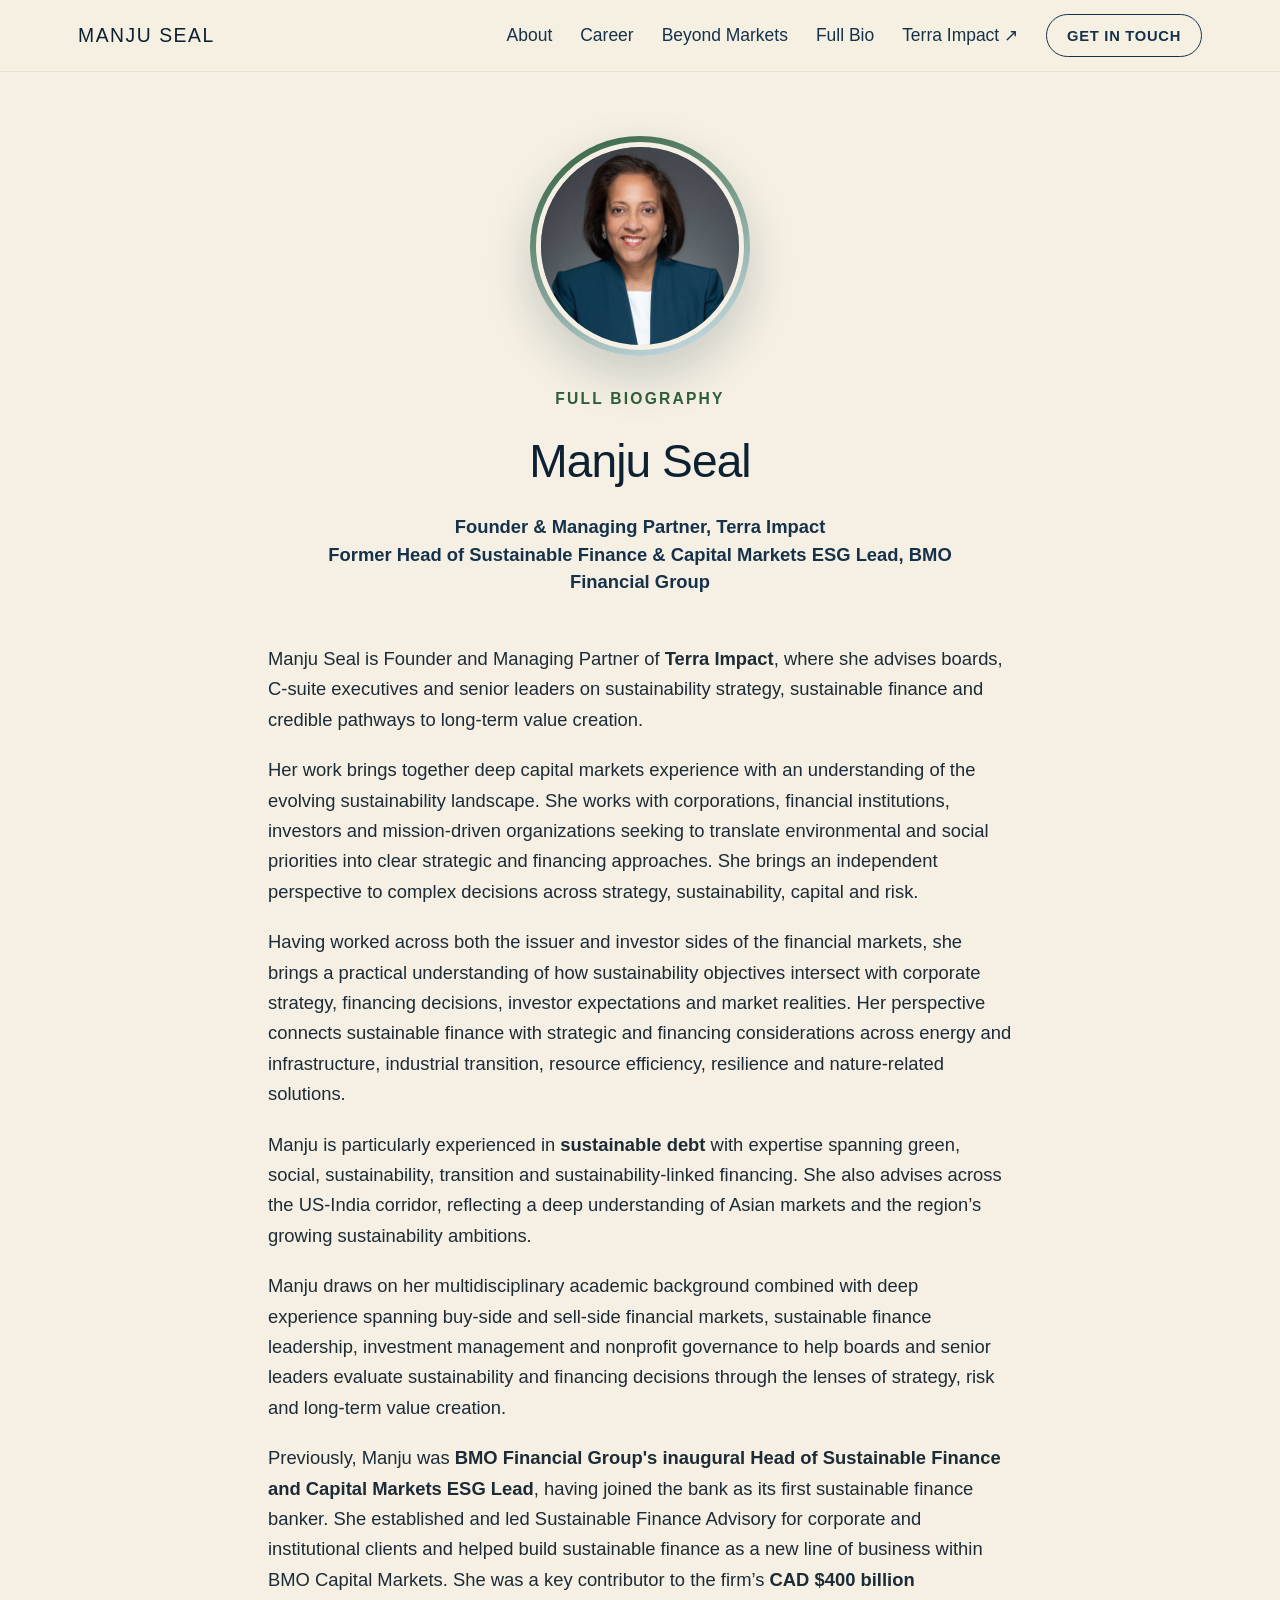
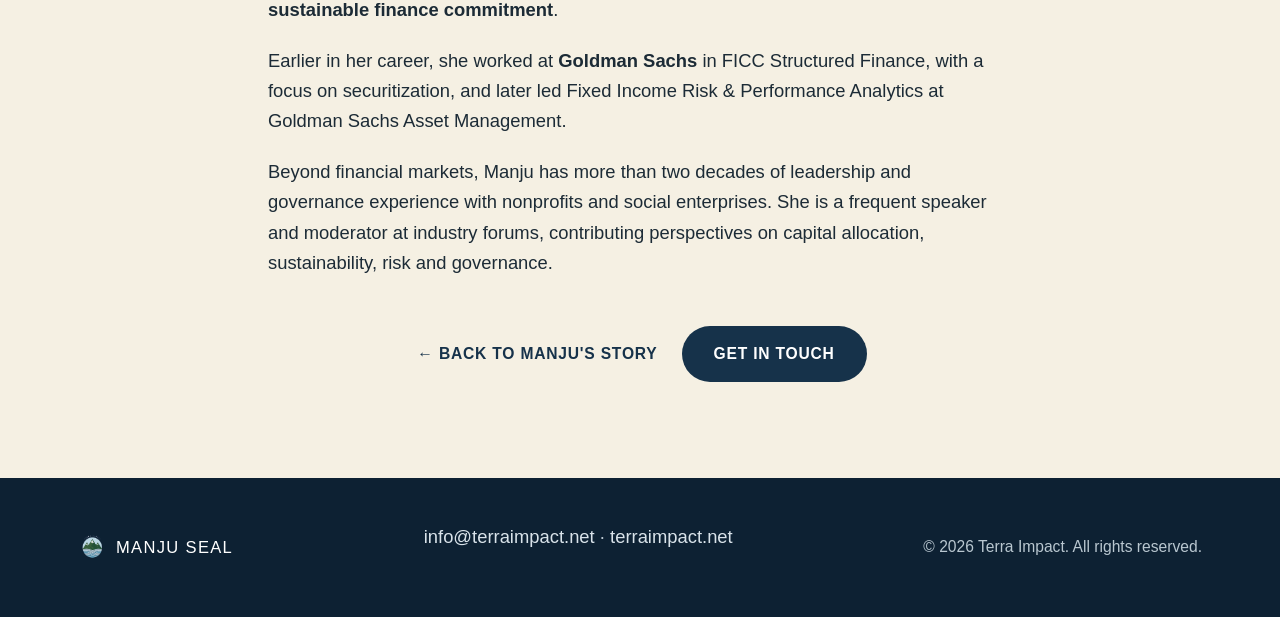
==== commit 836d289f: "Add files via upload" ====
--- a/full-bio.html
+++ b/full-bio.html
@@ -6,7 +6,8 @@
 <title>Full Bio | Manju Seal</title>
 <meta name="description" content="Full biography of Manju Seal, Founder & Managing Partner of Terra Impact and former inaugural Head of Sustainable Finance and Capital Markets ESG Lead at BMO Financial Group.">
 
-<link rel="icon" href="data:,">
+<link rel="icon" type="image/png" sizes="32x32" href="assets/favicon-32.png">
+<link rel="apple-touch-icon" sizes="180x180" href="assets/favicon-180.png">
 
 <link rel="stylesheet" href="style.css">
 </head>
@@ -60,7 +61,7 @@
 
       <p>Having worked across both the issuer and investor sides of the financial markets, she brings a practical understanding of how sustainability objectives intersect with corporate strategy, financing decisions, investor expectations and market realities. Her perspective connects sustainable finance with strategic and financing considerations across energy and infrastructure, industrial transition, resource efficiency, resilience and nature-related solutions.</p>
 
-      <p>Manju is particularly experienced in <strong>sustainable debt</strong> with expertise spanning green, social, sustainability, transition and sustainability-linked financing. She also advises across the U.S.-India corridor, reflecting a deep understanding of Asian markets and the region&rsquo;s growing sustainability ambitions.</p>
+      <p>Manju is particularly experienced in <strong>sustainable debt</strong> with expertise spanning green, social, sustainability, transition and sustainability-linked financing. She also advises across the US-India corridor, reflecting a deep understanding of Asian markets and the region&rsquo;s growing sustainability ambitions.</p>
 
       <p>Manju draws on her multidisciplinary academic background combined with deep experience spanning buy-side and sell-side financial markets, sustainable finance leadership, investment management and nonprofit governance to help boards and senior leaders evaluate sustainability and financing decisions through the lenses of strategy, risk and long-term value creation.</p>
 
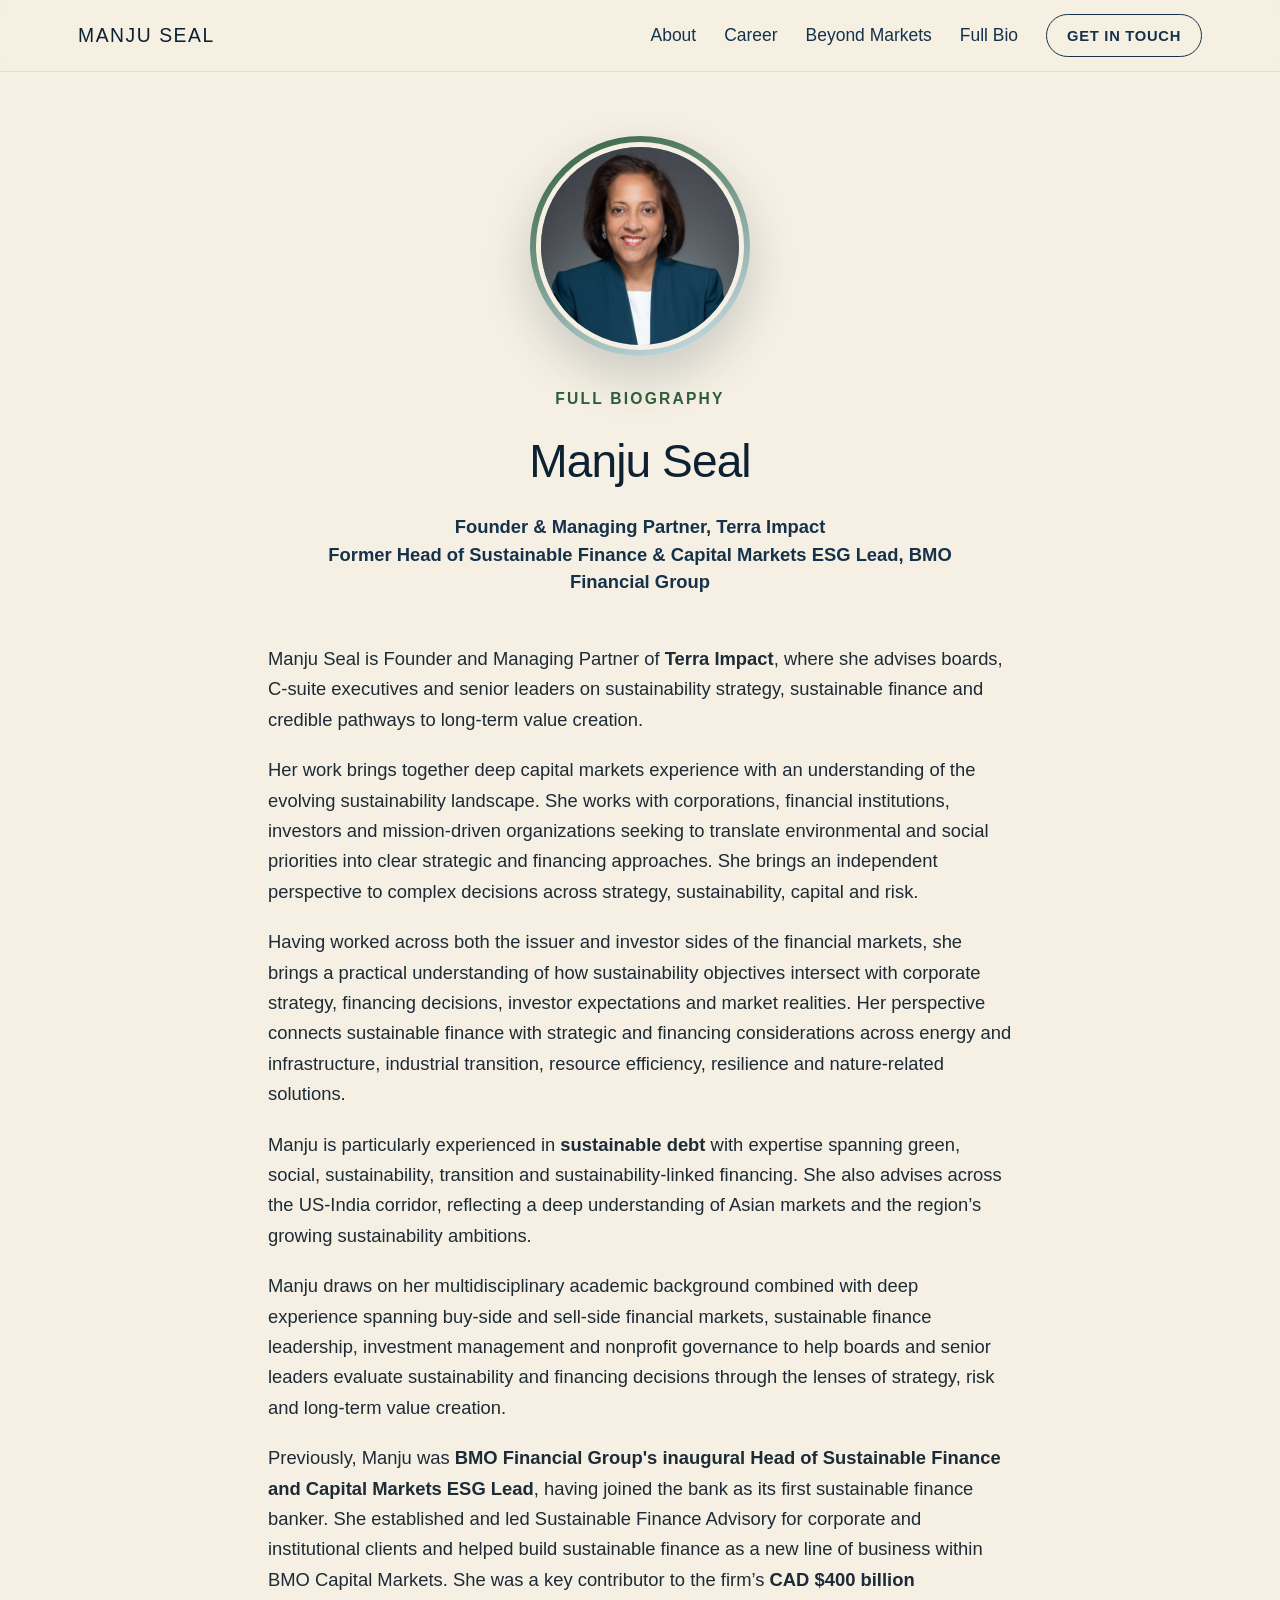
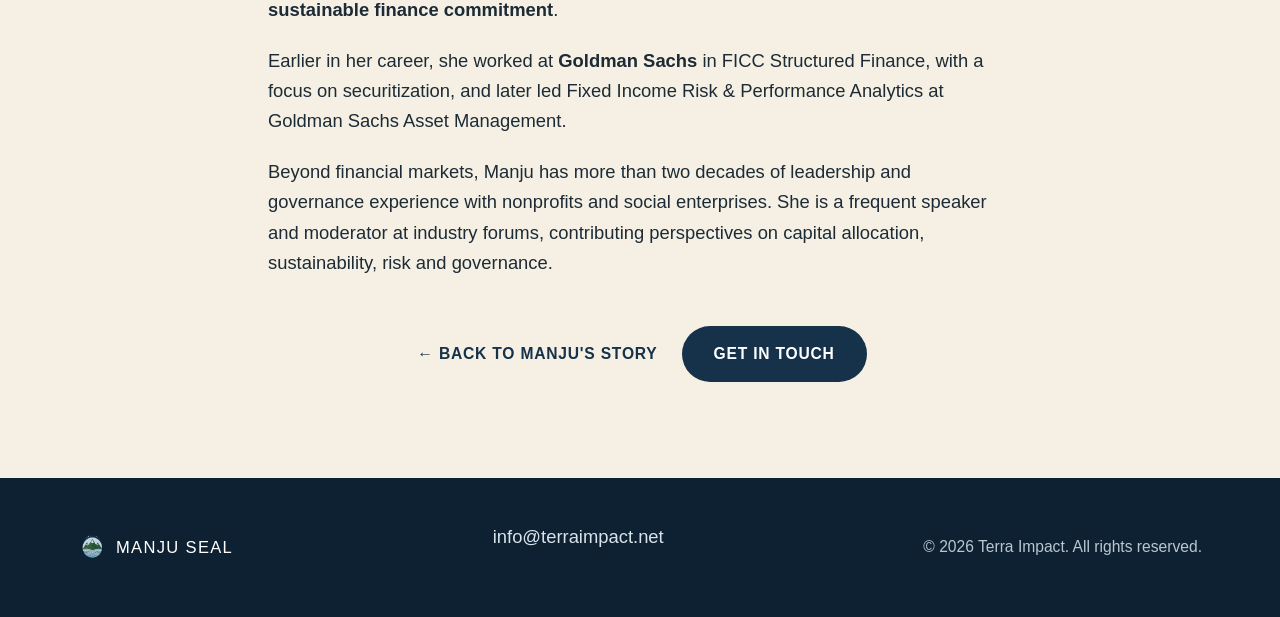
==== commit 6f046f5c: "Add files via upload" ====
--- a/full-bio.html
+++ b/full-bio.html
@@ -28,7 +28,6 @@
       <a href="index.html#career">Career</a>
       <a href="index.html#beyond">Beyond Markets</a>
       <a href="full-bio.html">Full Bio</a>
-      <a href="https://terraimpact.net" target="_blank" rel="noopener">Terra Impact &#8599;</a>
       <a href="index.html#contact" class="nav-cta">Get in Touch</a>
     </nav>
   </div>
@@ -86,7 +85,7 @@
       <img src="assets/logo.png" alt="Terra Impact" class="footer-mark">
       <span>MANJU SEAL</span>
     </div>
-    <p class="footer-contact"><a href="mailto:info@terraimpact.net">info@terraimpact.net</a> &middot; <a href="https://terraimpact.net" target="_blank" rel="noopener">terraimpact.net</a></p>
+    <p class="footer-contact"><a href="mailto:info@terraimpact.net">info@terraimpact.net</a></p>
     <p class="footer-copy">&copy; <span id="year"></span> Terra Impact. All rights reserved.</p>
   </div>
 </footer>
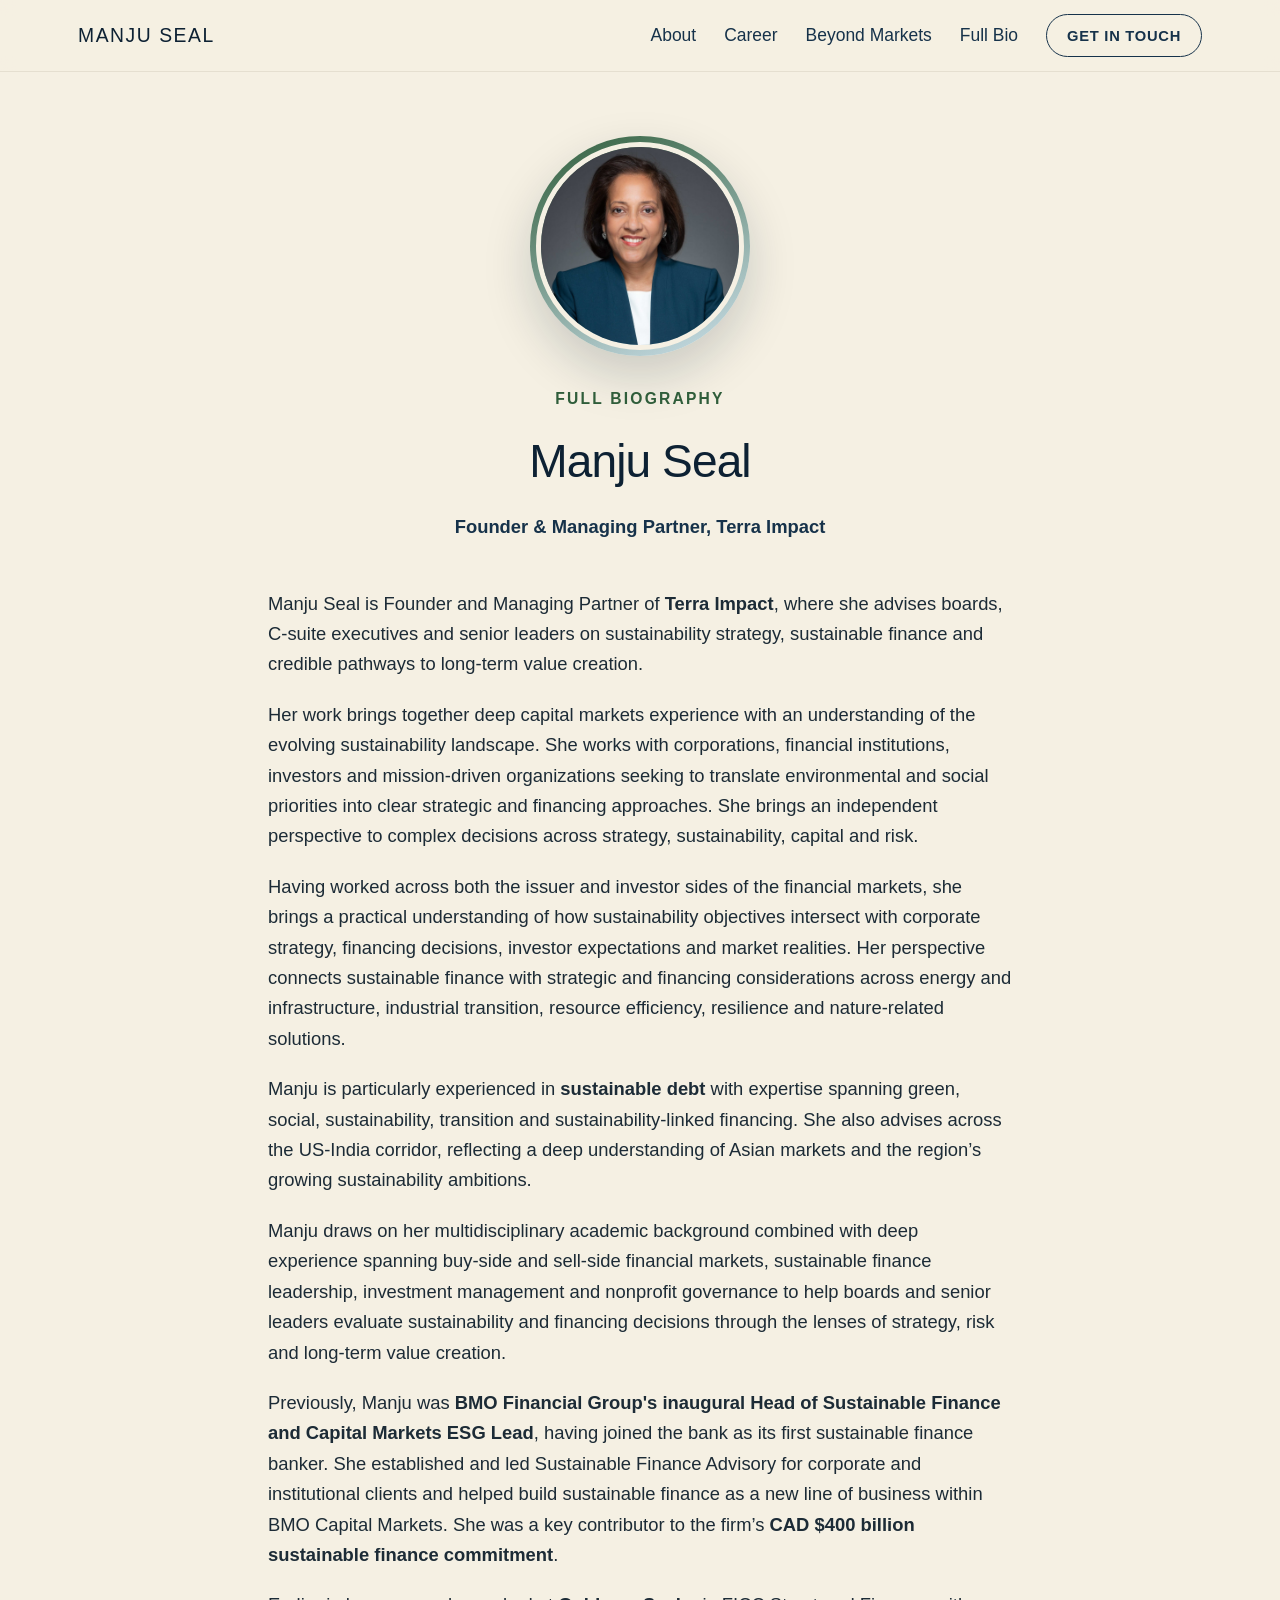
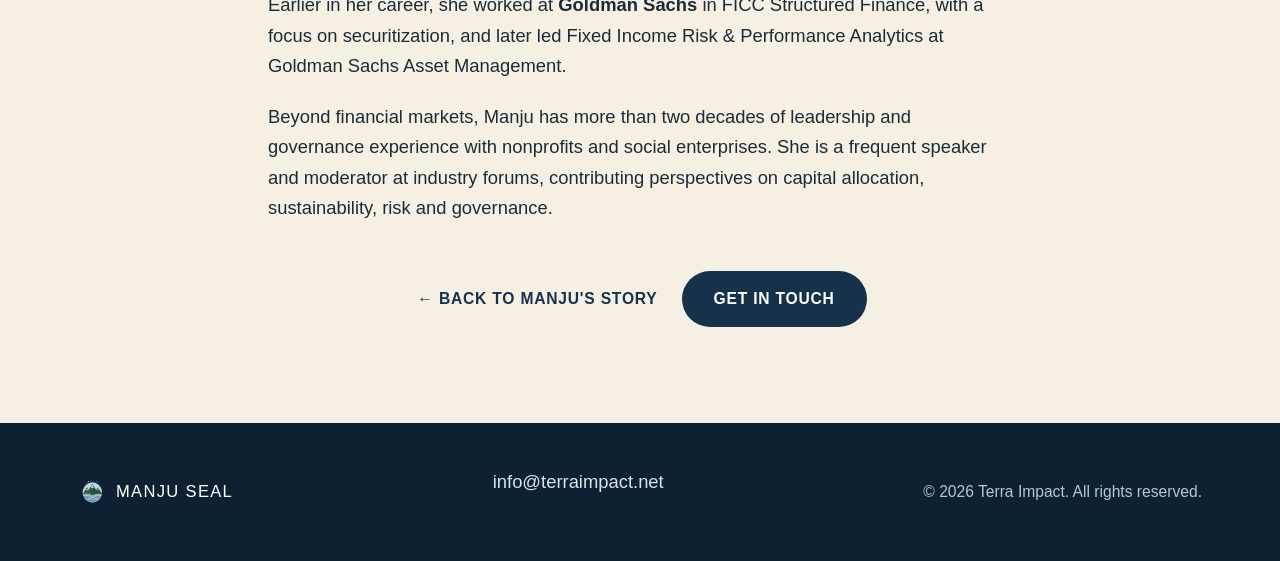
==== commit 685cd308: "Add files via upload" ====
--- a/full-bio.html
+++ b/full-bio.html
@@ -46,7 +46,7 @@
         </div>
         <p class="eyebrow">Full Biography</p>
         <h1>Manju Seal</h1>
-        <p class="hero-role">Founder &amp; Managing Partner, Terra Impact<br>Former Head of Sustainable Finance &amp; Capital Markets ESG Lead, BMO Financial Group</p>
+        <p class="hero-role">Founder &amp; Managing Partner, Terra Impact</p>
       </div>
     </div>
   </section>
